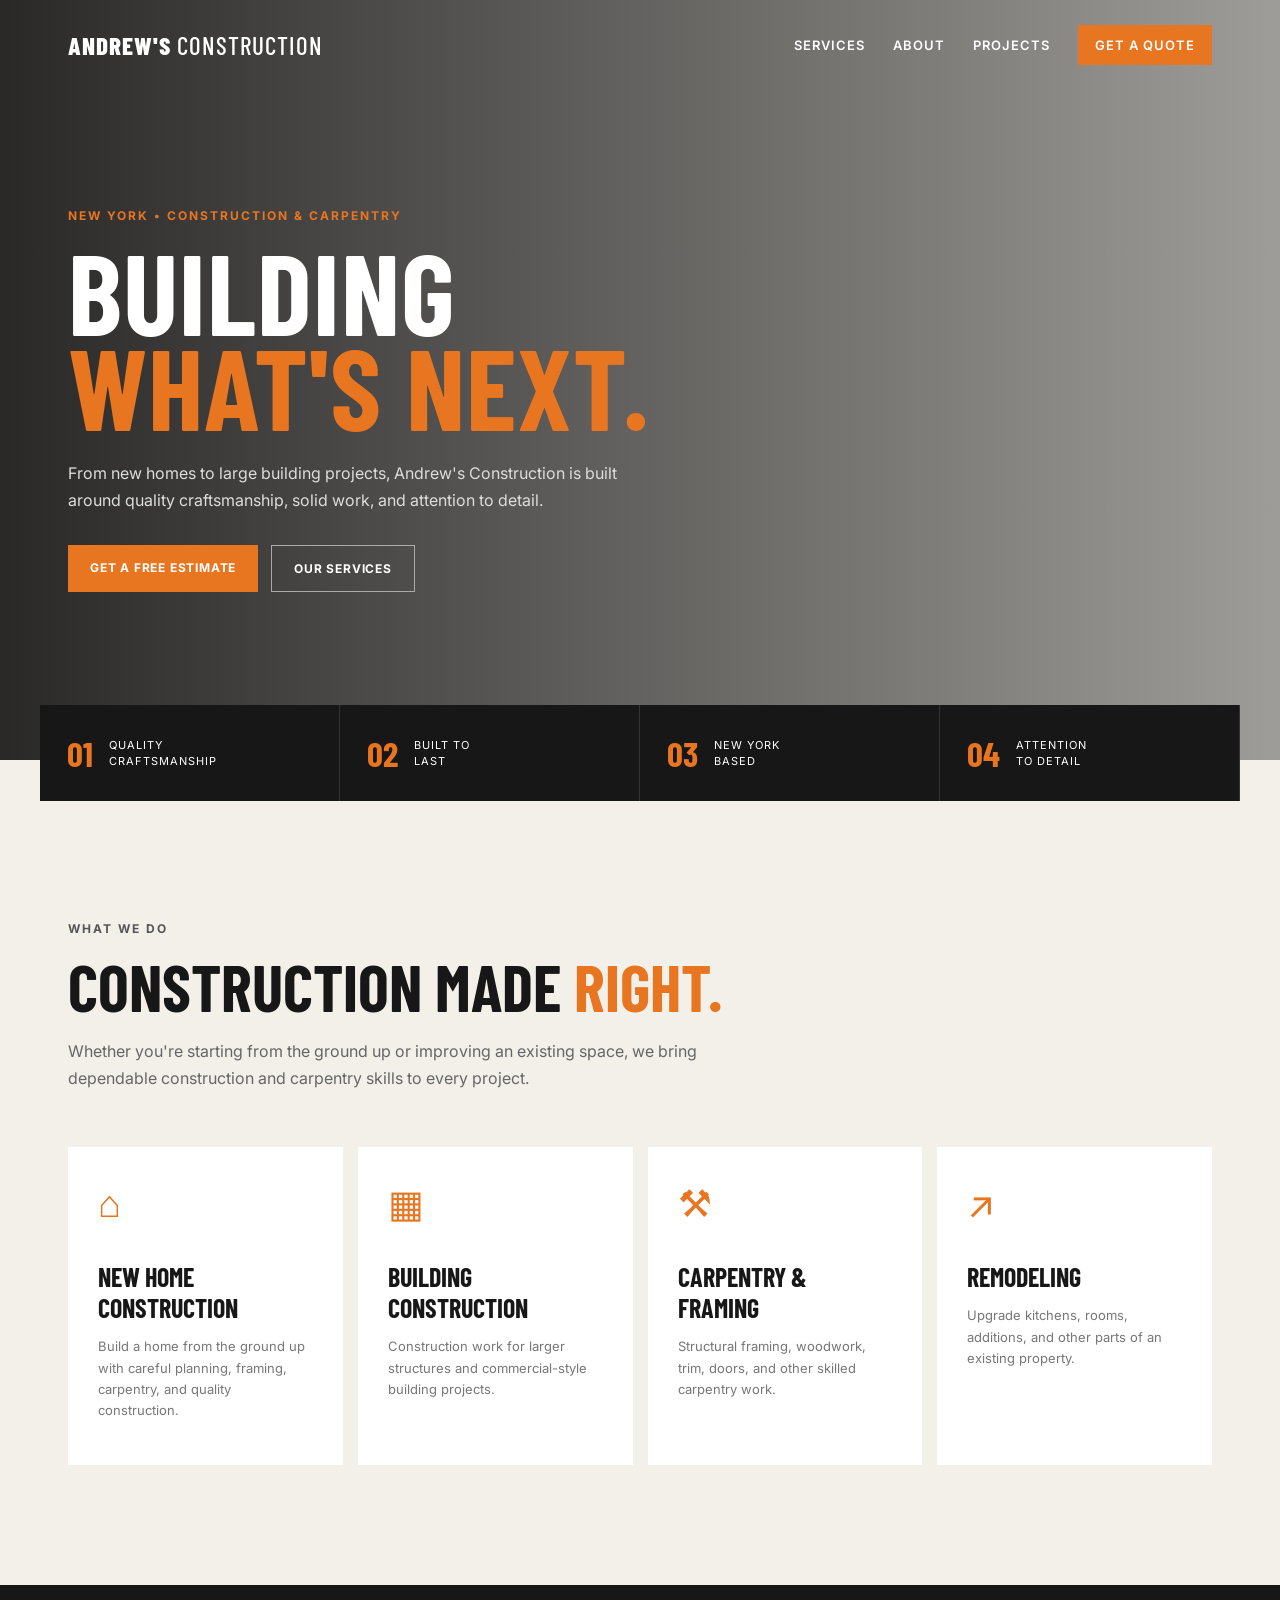
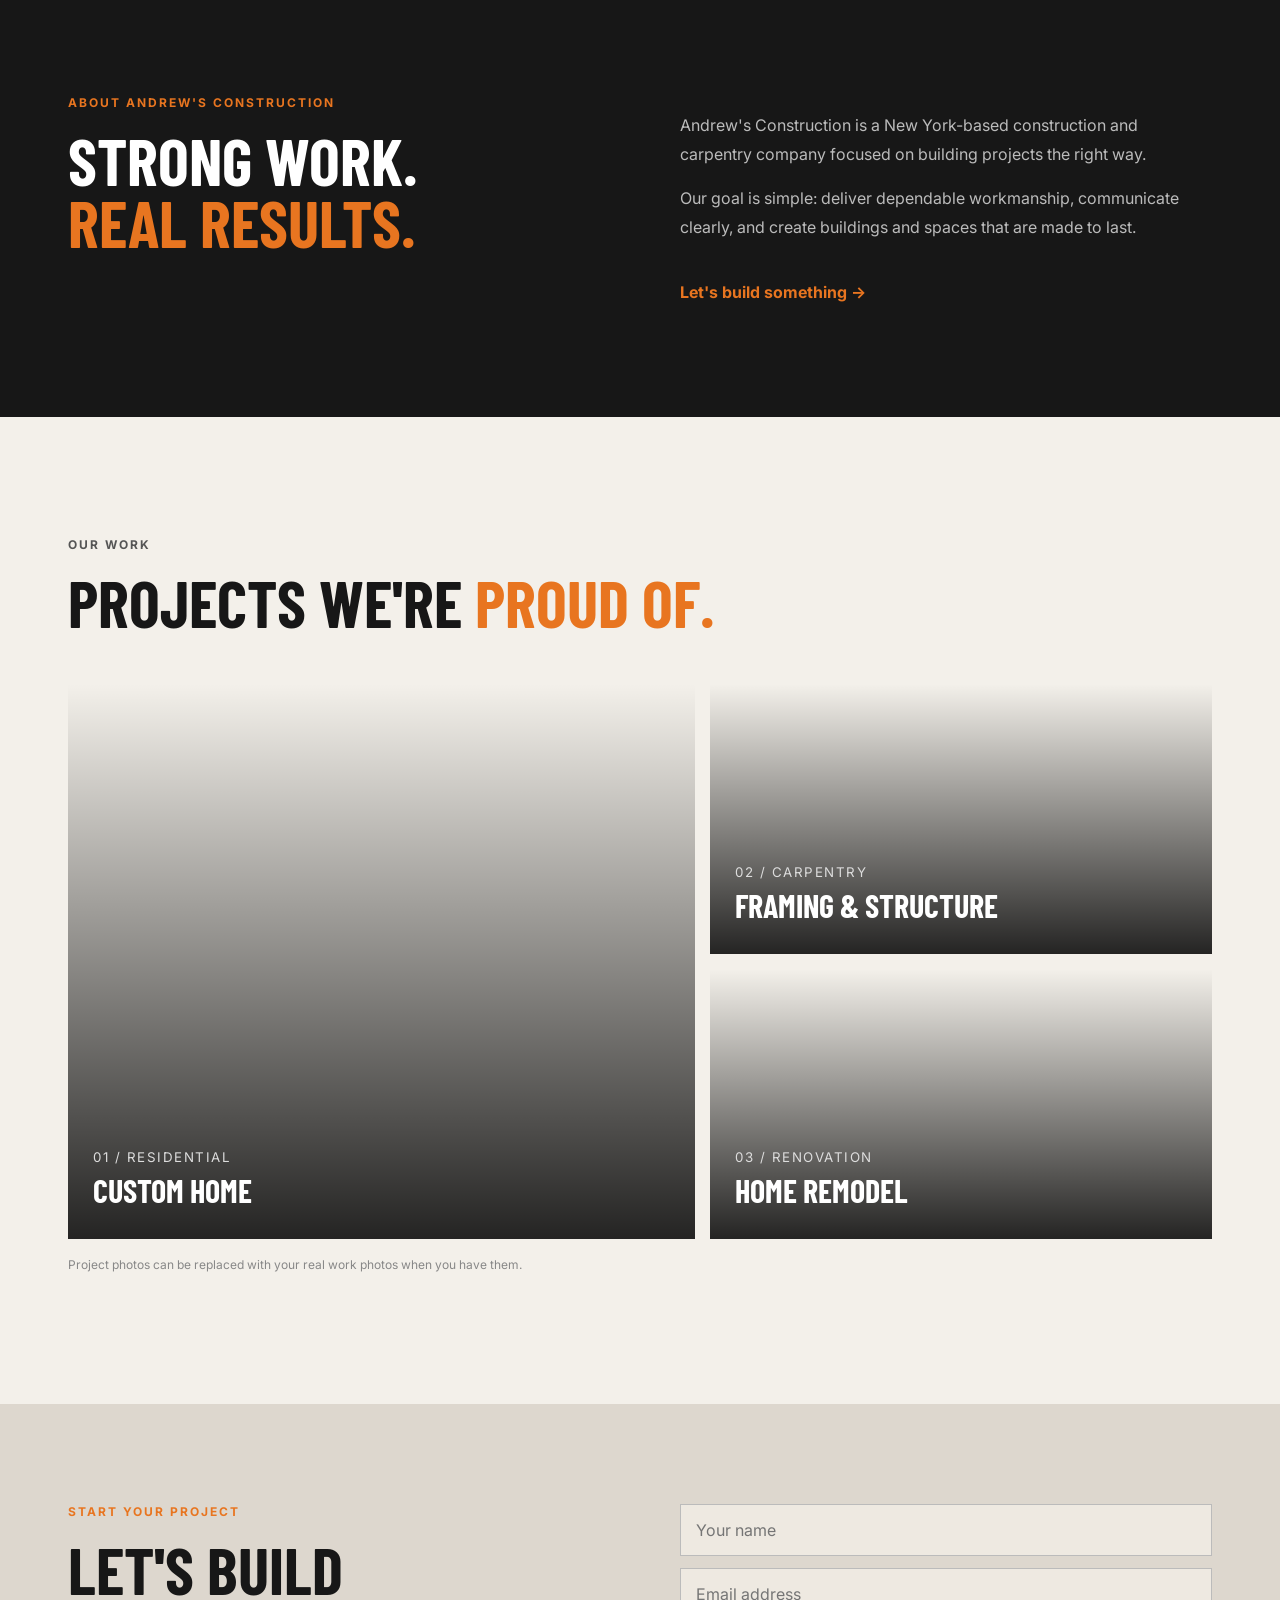
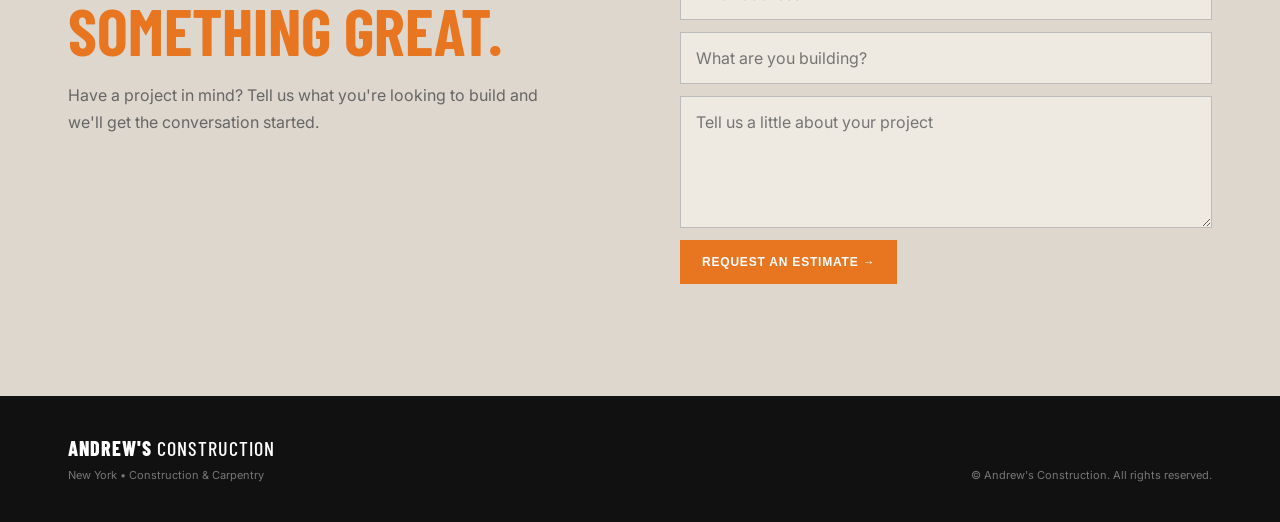
==== index.html @ 77b89471 "Add files via upload" ====
<!DOCTYPE html>
<html lang="en">
<head>
  <meta charset="UTF-8">
  <meta name="viewport" content="width=device-width, initial-scale=1.0">
  <title>Andrew's Construction | New York Construction & Carpentry</title>
  <meta name="description" content="Andrew's Construction — quality home building, carpentry, framing, remodeling and general construction in New York.">
  <link rel="stylesheet" href="style.css">
</head>
<body>
  <header>
    <nav class="nav">
      <a class="logo" href="#home">ANDREW'S <span>CONSTRUCTION</span></a>
      <div class="links">
        <a href="#services">Services</a>
        <a href="#about">About</a>
        <a href="#projects">Projects</a>
        <a class="nav-btn" href="#contact">Get a Quote</a>
      </div>
      <button class="menu" aria-label="Open menu">☰</button>
    </nav>
  </header>

  <main>
    <section id="home" class="hero">
      <div class="hero-overlay"></div>
      <div class="hero-content">
        <p class="eyebrow">NEW YORK • CONSTRUCTION & CARPENTRY</p>
        <h1>BUILDING<br><span>WHAT'S NEXT.</span></h1>
        <p class="hero-text">From new homes to large building projects, Andrew's Construction is built around quality craftsmanship, solid work, and attention to detail.</p>
        <div class="buttons">
          <a class="btn primary" href="#contact">Get a Free Estimate</a>
          <a class="btn secondary" href="#services">Our Services</a>
        </div>
      </div>
    </section>

    <section class="trust">
      <div><strong>01</strong><span>Quality<br>Craftsmanship</span></div>
      <div><strong>02</strong><span>Built to<br>Last</span></div>
      <div><strong>03</strong><span>New York<br>Based</span></div>
      <div><strong>04</strong><span>Attention<br>to Detail</span></div>
    </section>

    <section id="services" class="section">
      <p class="eyebrow dark">WHAT WE DO</p>
      <h2>Construction made <span>right.</span></h2>
      <p class="intro">Whether you're starting from the ground up or improving an existing space, we bring dependable construction and carpentry skills to every project.</p>
      <div class="cards">
        <article class="card"><div class="icon">⌂</div><h3>New Home Construction</h3><p>Build a home from the ground up with careful planning, framing, carpentry, and quality construction.</p></article>
        <article class="card"><div class="icon">▦</div><h3>Building Construction</h3><p>Construction work for larger structures and commercial-style building projects.</p></article>
        <article class="card"><div class="icon">⚒</div><h3>Carpentry & Framing</h3><p>Structural framing, woodwork, trim, doors, and other skilled carpentry work.</p></article>
        <article class="card"><div class="icon">↗</div><h3>Remodeling</h3><p>Upgrade kitchens, rooms, additions, and other parts of an existing property.</p></article>
      </div>
    </section>

    <section id="about" class="about">
      <div>
        <p class="eyebrow">ABOUT ANDREW'S CONSTRUCTION</p>
        <h2>Strong work.<br><span>Real results.</span></h2>
      </div>
      <div class="about-text">
        <p>Andrew's Construction is a New York-based construction and carpentry company focused on building projects the right way.</p>
        <p>Our goal is simple: deliver dependable workmanship, communicate clearly, and create buildings and spaces that are made to last.</p>
        <a class="text-link" href="#contact">Let's build something →</a>
      </div>
    </section>

    <section id="projects" class="section projects">
      <p class="eyebrow dark">OUR WORK</p>
      <h2>Projects we're <span>proud of.</span></h2>
      <div class="project-grid">
        <div class="project p1"><div><small>01 / RESIDENTIAL</small><h3>Custom Home</h3></div></div>
        <div class="project p2"><div><small>02 / CARPENTRY</small><h3>Framing & Structure</h3></div></div>
        <div class="project p3"><div><small>03 / RENOVATION</small><h3>Home Remodel</h3></div></div>
      </div>
      <p class="note">Project photos can be replaced with your real work photos when you have them.</p>
    </section>

    <section id="contact" class="contact">
      <div>
        <p class="eyebrow">START YOUR PROJECT</p>
        <h2>Let's build<br><span>something great.</span></h2>
        <p>Have a project in mind? Tell us what you're looking to build and we'll get the conversation started.</p>
      </div>
      <form onsubmit="sendMessage(event)">
        <input type="text" id="name" placeholder="Your name" required>
        <input type="email" id="email" placeholder="Email address" required>
        <input type="text" id="project" placeholder="What are you building?" required>
        <textarea id="message" rows="5" placeholder="Tell us a little about your project"></textarea>
        <button class="btn primary" type="submit">Request an Estimate →</button>
        <p id="form-message" class="form-message"></p>
      </form>
    </section>
  </main>

  <footer>
    <div><a class="logo" href="#home">ANDREW'S <span>CONSTRUCTION</span></a><p>New York • Construction & Carpentry</p></div>
    <p>© <span id="year"></span> Andrew's Construction. All rights reserved.</p>
  </footer>
  <script src="script.js"></script>
</body>
</html>
---- style.css ----
@import url('https://fonts.googleapis.com/css2?family=Barlow+Condensed:wght@500;600;700;800&family=Inter:wght@400;500;600;700&display=swap');
:root{--orange:#e87520;--dark:#111;--cream:#f3f0ea;--gray:#777}
*{box-sizing:border-box}html{scroll-behavior:smooth}body{margin:0;font-family:Inter,Arial,sans-serif;color:#171717;background:var(--cream)}
header{position:absolute;z-index:10;width:100%;top:0}.nav{max-width:1200px;margin:auto;padding:25px 28px;display:flex;align-items:center;justify-content:space-between}.logo{font-family:"Barlow Condensed";font-size:25px;font-weight:800;letter-spacing:1px;color:white;text-decoration:none}.logo span{font-weight:500}.links{display:flex;align-items:center;gap:28px}.links a{color:white;text-decoration:none;font-size:13px;font-weight:600;text-transform:uppercase;letter-spacing:1px}.nav-btn{background:var(--orange);padding:12px 17px}.menu{display:none;background:none;border:0;color:white;font-size:28px}
.hero{min-height:760px;position:relative;display:flex;align-items:center;background:linear-gradient(90deg,rgba(0,0,0,.83),rgba(0,0,0,.35)),url("https://images.unsplash.com/photo-1503387762-592deb58ef4e?auto=format&fit=crop&w=2000&q=85") center/cover}
.hero-content{position:relative;max-width:1200px;width:100%;margin:auto;padding:120px 28px 80px;color:white}.eyebrow{font-size:12px;font-weight:700;letter-spacing:2px;color:var(--orange);margin:0 0 20px}.hero h1{font-family:"Barlow Condensed";font-size:clamp(65px,9vw,125px);line-height:.82;margin:0 0 28px;letter-spacing:1px}.hero h1 span,h2 span{color:var(--orange)}.hero-text{max-width:570px;line-height:1.7;color:#ddd}.buttons{display:flex;gap:13px;margin-top:30px}.btn{display:inline-block;border:0;text-decoration:none;padding:15px 22px;font-weight:700;text-transform:uppercase;letter-spacing:.8px;font-size:12px;cursor:pointer}.primary{background:var(--orange);color:white}.secondary{border:1px solid #aaa;color:white;background:transparent}.trust{background:#171717;color:white;display:grid;grid-template-columns:repeat(4,1fr);max-width:1200px;margin:-55px auto 0;position:relative}.trust div{padding:27px;border-right:1px solid #333;display:flex;gap:16px;align-items:center}.trust strong{font-family:"Barlow Condensed";font-size:35px;color:var(--orange)}.trust span{font-size:11px;text-transform:uppercase;letter-spacing:1px;line-height:1.5}
.section{max-width:1200px;margin:auto;padding:120px 28px}.eyebrow.dark{color:#555}.section h2,.about h2,.contact h2{font-family:"Barlow Condensed";font-size:65px;line-height:.95;margin:0 0 20px;text-transform:uppercase}.intro{max-width:650px;color:#666;line-height:1.7}.cards{display:grid;grid-template-columns:repeat(4,1fr);gap:15px;margin-top:55px}.card{background:white;padding:30px;min-height:270px;border-top:3px solid transparent;transition:.2s}.card:hover{border-top-color:var(--orange);transform:translateY(-4px)}.icon{font-size:38px;color:var(--orange);margin-bottom:35px}.card h3{font-family:"Barlow Condensed";font-size:26px;text-transform:uppercase;margin:0 0 10px}.card p{font-size:13px;color:#777;line-height:1.65}
.about{background:#171717;color:white;padding:110px max(28px,calc((100% - 1144px)/2));display:grid;grid-template-columns:1fr 1fr;gap:80px}.about-text{max-width:500px;color:#bbb;line-height:1.8}.text-link{display:inline-block;margin-top:20px;color:var(--orange);text-decoration:none;font-weight:700}.project-grid{display:grid;grid-template-columns:1.25fr 1fr;grid-template-rows:270px 270px;gap:15px;margin-top:50px}.project{position:relative;background-size:cover;background-position:center;display:flex;align-items:end;overflow:hidden}.project:after{content:"";position:absolute;inset:0;background:linear-gradient(transparent,rgba(0,0,0,.85))}.project div{position:relative;z-index:1;color:white;padding:25px}.project small{color:#ddd;letter-spacing:1.5px}.project h3{font-family:"Barlow Condensed";font-size:32px;margin:5px 0;text-transform:uppercase}.p1{grid-row:span 2;background-image:url("https://images.unsplash.com/photo-1600585154340-be6161a56a0c?auto=format&fit=crop&w=1200&q=80")}.p2{background-image:url("https://images.unsplash.com/photo-1541888946425-d81bb19240f5?auto=format&fit=crop&w=1000&q=80")}.p3{background-image:url("https://images.unsplash.com/photo-1600566753086-00f18fb6b3ea?auto=format&fit=crop&w=1000&q=80")}.note{font-size:12px;color:#888;margin-top:18px}
.contact{background:#ddd7ce;padding:100px max(28px,calc((100% - 1144px)/2));display:grid;grid-template-columns:1fr 1fr;gap:80px}.contact p:not(.eyebrow){color:#666;line-height:1.7;max-width:500px}.contact form{display:flex;flex-direction:column;gap:12px}.contact input,.contact textarea{border:1px solid #bbb;background:#eee9e1;padding:15px;font:inherit;outline:none}.contact input:focus,.contact textarea:focus{border-color:var(--orange)}.form-message{font-size:12px;margin:0!important}.contact .btn{width:max-content}footer{background:#111;color:#777;padding:40px max(28px,calc((100% - 1144px)/2));display:flex;justify-content:space-between;align-items:end;font-size:11px}footer .logo{font-size:20px}footer p{margin:8px 0 0}
@media(max-width:800px){.links{display:none}.menu{display:block}.hero{min-height:650px}.trust{grid-template-columns:1fr 1fr;margin:0}.trust div{padding:20px}.cards{grid-template-columns:1fr 1fr}.about,.contact{grid-template-columns:1fr;gap:30px}.project-grid{grid-template-columns:1fr;grid-template-rows:300px 220px 220px}.p1{grid-row:auto}.section{padding:80px 24px}.about,.contact{padding-left:24px;padding-right:24px}footer{flex-direction:column;align-items:flex-start;gap:25px}}
@media(max-width:500px){.cards{grid-template-columns:1fr}.trust{grid-template-columns:1fr 1fr}.hero h1{font-size:65px}.buttons{flex-direction:column}.buttons .btn{width:max-content}.section h2,.about h2,.contact h2{font-size:52px}}
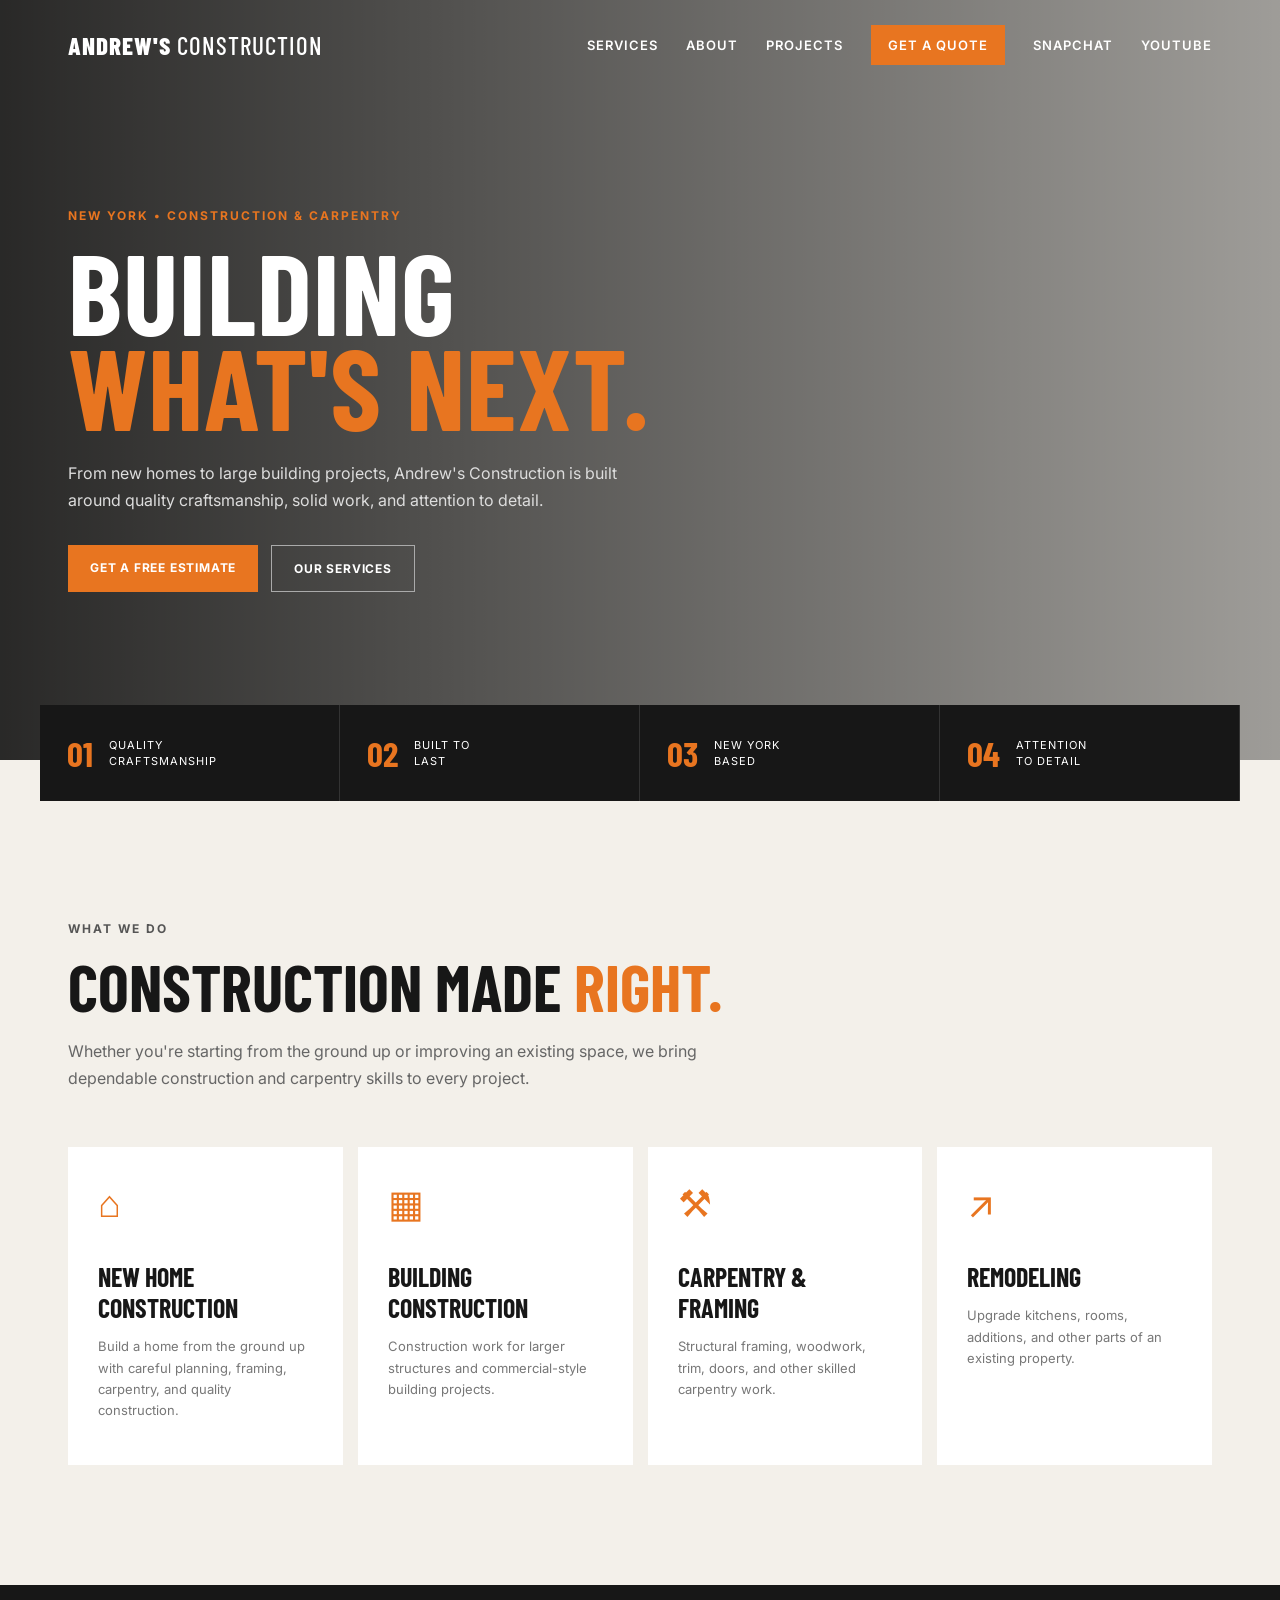
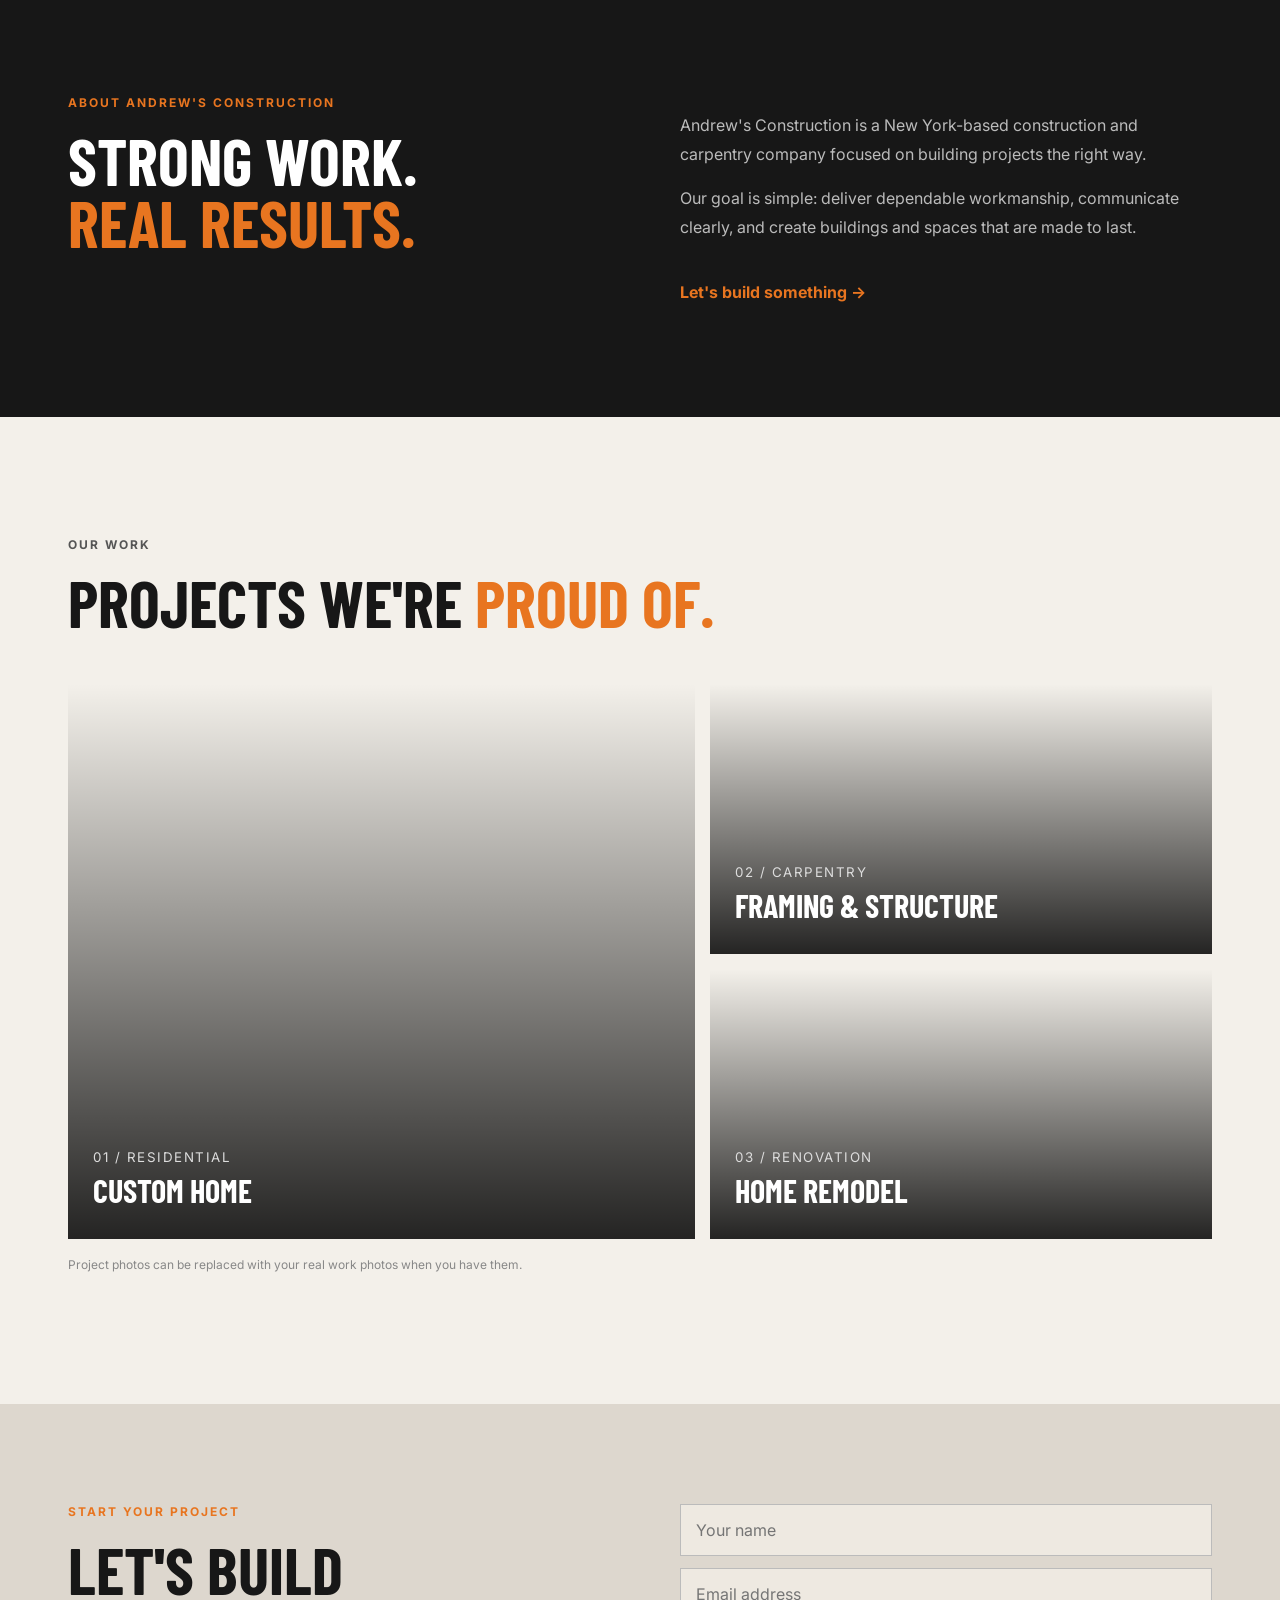
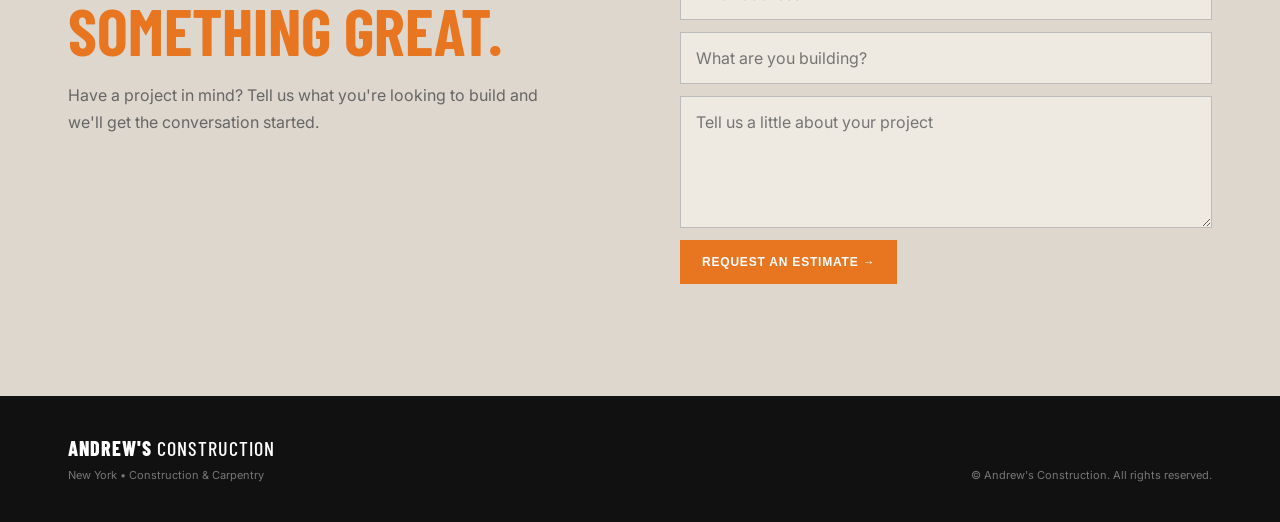
==== commit 4b0ff382: "Update index.html" ====
--- a/index.html
+++ b/index.html
@@ -12,11 +12,13 @@
     <nav class="nav">
       <a class="logo" href="#home">ANDREW'S <span>CONSTRUCTION</span></a>
       <div class="links">
-        <a href="#services">Services</a>
-        <a href="#about">About</a>
-        <a href="#projects">Projects</a>
-        <a class="nav-btn" href="#contact">Get a Quote</a>
-      </div>
+  <a href="#services">Services</a>
+  <a href="#about">About</a>
+  <a href="#projects">Projects</a>
+  <a class="nav-btn" href="#contact">Get a Quote</a>
+  <a href="https://www.snapchat.com/add/construction120" target="_blank">Snapchat</a>
+  <a href="https://www.youtube.com/" target="_blank">YouTube</a>
+</div>
       <button class="menu" aria-label="Open menu">☰</button>
     </nav>
   </header>
